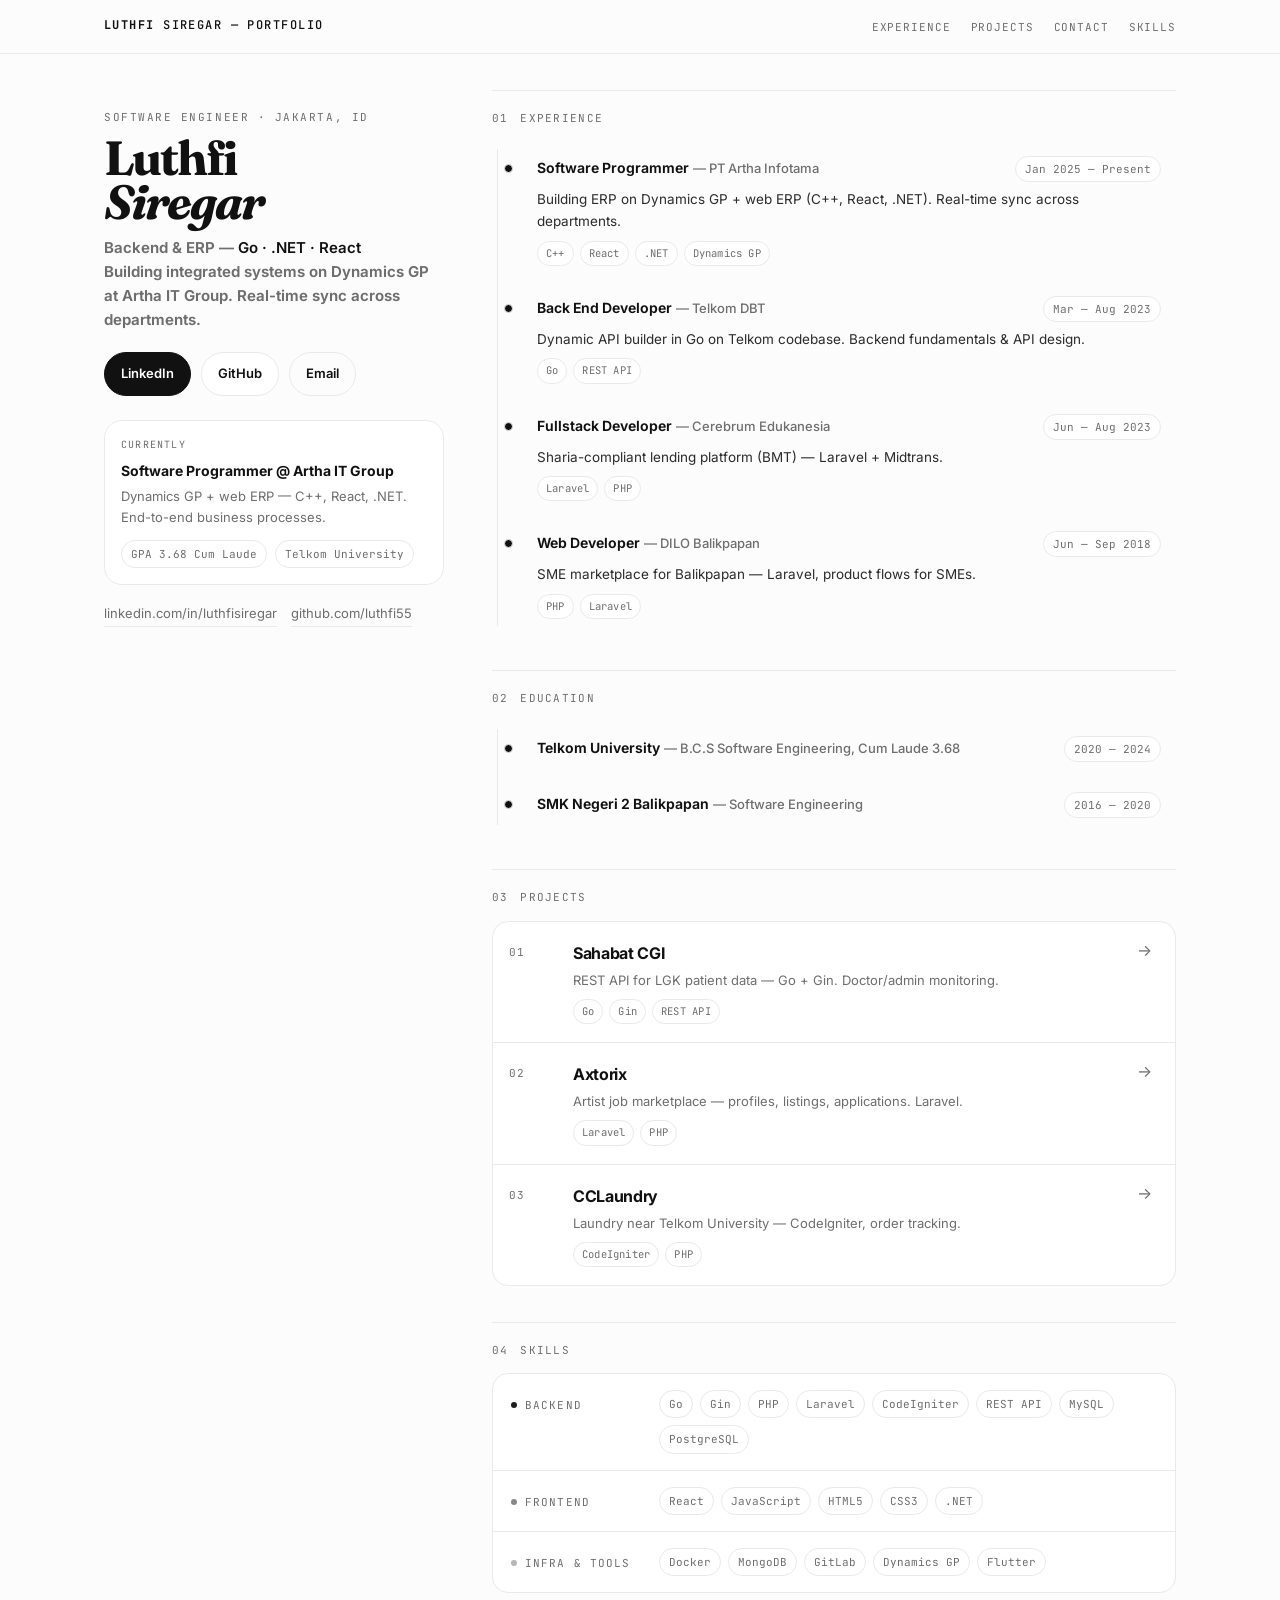
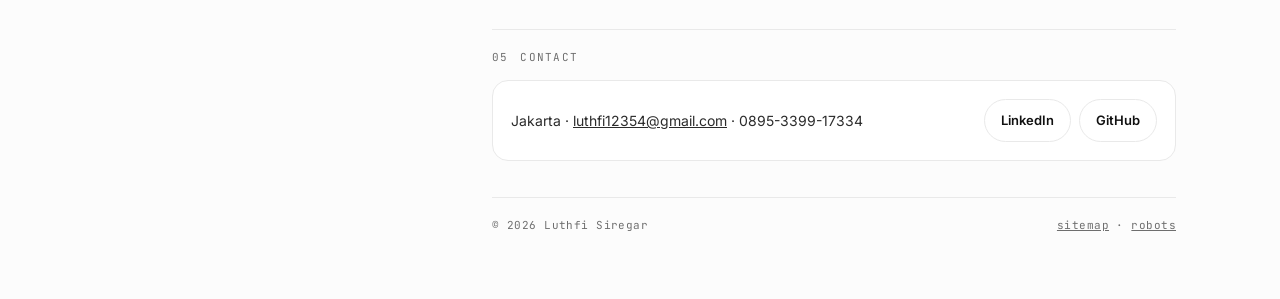
==== index.html @ cdd0de38 "feat: portfolio luthfisiregar.web.id" ====
<!doctype html>
<html lang="en">
<head>
<meta charset="utf-8">
<meta name="viewport" content="width=device-width,initial-scale=1">
<title>Luthfi Siregar — Software Engineer</title>
<meta name="description" content="Luthfi Siregar — Software Engineer based in Jakarta. Backend & Full-stack: Go, .NET, React, PHP/Laravel. ERP, Dynamics GP, REST API.">
<meta name="author" content="Luthfi Siregar">
<link rel="canonical" href="https://luthfisiregar.web.id/">
<meta property="og:title" content="Luthfi Siregar — Software Engineer">
<meta property="og:description" content="Software Engineer — Backend & Full-stack. Go, .NET, React, Dynamics GP. Jakarta, Indonesia.">
<meta property="og:type" content="website">
<meta property="og:url" content="https://luthfisiregar.web.id/">
<meta name="twitter:card" content="summary">
<link rel="icon" href="data:,">
<style>
  @import url('https://fonts.googleapis.com/css2?family=Fraunces:opsz,ital,wght@9..144,0,700;9..144,1,700&family=Inter:wght@400;500;600;700&family=JetBrains+Mono:wght@400;500&display=swap');
  :root{--bg:#fcfcfc;--fg:#111;--mut:#6e6e6e;--line:#e9e9e9;--card:#ffffff;--radius:18px}
  *{box-sizing:border-box;margin:0;padding:0}
  html{scroll-behavior:smooth}
  body{font:15px/1.65 Inter,system-ui,sans-serif;color:var(--fg);background:var(--bg);-webkit-font-smoothing:antialiased}
  a{color:inherit}
  .progress{position:fixed;top:0;left:0;height:3px;background:var(--fg);width:100%;transform:scaleX(0);transform-origin:left;z-index:9999}
  /* header */
  .topbar{position:sticky;top:0;z-index:10;background:color-mix(in srgb, var(--bg) 86%, transparent);backdrop-filter:blur(10px) saturate(1.15);border-bottom:1px solid var(--line)}
  .topbar-inner{max-width:1120px;margin:0 auto;padding:14px 24px;display:flex;justify-content:space-between;align-items:center}
  .brand{font-family:JetBrains Mono,monospace;font-size:12px;letter-spacing:.12em;text-transform:uppercase;font-weight:500}
  .brand b{font-weight:700}
  .nav a{font-family:JetBrains Mono,monospace;font-size:11px;letter-spacing:.08em;text-transform:uppercase;color:var(--mut);text-decoration:none;margin-left:20px}
  .nav a:hover{color:var(--fg)}
  .nav a.active{color:var(--fg);text-decoration:underline;text-underline-offset:4px}
  /* layout split */
  .wrap{max-width:1120px;margin:0 auto;padding:0 24px 64px;display:grid;grid-template-columns:340px 1fr;gap:48px;align-items:start}
  .left{position:sticky;top:72px;padding-top:36px}
  .eyebrow{font-family:JetBrains Mono,monospace;font-size:11px;letter-spacing:.14em;text-transform:uppercase;color:var(--mut)}
  .left h1{font-family:Fraunces,serif;font-size:48px;line-height:.92;letter-spacing:-.04em;font-weight:700;margin-top:10px}
  .left h1 i{font-weight:700;color:var(--fg)}
  .left .role{font-size:15px;color:var(--mut);margin-top:12px;line-height:1.6}
  .left .role strong{color:var(--fg);font-weight:600}
  .cta{margin-top:20px;display:flex;gap:10px;flex-wrap:wrap}
  .btn{font-family:Inter,sans-serif;display:inline-flex;align-items:center;gap:8px;border:1px solid var(--line);border-radius:999px;padding:10px 16px;font-size:13px;font-weight:600;text-decoration:none;background:var(--card)}
  .btn.primary{background:var(--fg);color:#fff;border-color:var(--fg)}
  .btn.ghost{background:transparent}
  .btn:hover{transform:translateY(-1px)}
  .btn,.card{transition:transform .18s ease, border-color .18s ease, box-shadow .18s ease, background .18s ease}
  .left-card{margin-top:24px;border:1px solid var(--line);border-radius:var(--radius);background:var(--card);padding:16px}
  .left-card .k{font-family:JetBrains Mono,monospace;font-size:10px;letter-spacing:.12em;text-transform:uppercase;color:var(--mut)}
  .left-card h3{font-size:14px;margin:6px 0 4px}
  .left-card p{font-size:13px;color:var(--mut);line-height:1.6}
  .left-meta{display:flex;gap:8px;flex-wrap:wrap;margin-top:12px}
  .pill{font-family:JetBrains Mono,monospace;font-size:11px;border:1px solid var(--line);border-radius:999px;padding:4px 9px;background:#fff;color:var(--mut)}
  .left-links{margin-top:18px;display:flex;gap:14px}
  .left-links a{font-size:13px;color:var(--mut);text-decoration:none;border-bottom:1px solid var(--line);padding-bottom:2px}
  .left-links a:hover{color:var(--fg);border-color:var(--fg)}
  /* right */
  .right{padding-top:36px;min-width:0}
  .section-head{scroll-margin-top:84px}
  .section-head{display:flex;align-items:baseline;gap:12px;margin:36px 0 14px;padding-top:18px;border-top:1px solid var(--line)}
  .section-head:first-child{margin-top:0}
  .snum{font-family:JetBrains Mono,monospace;font-size:11px;letter-spacing:.1em;color:var(--mut)}
  .stitle{font-family:JetBrains Mono,monospace;font-size:11px;letter-spacing:.12em;text-transform:uppercase;color:var(--mut)}
  /* timeline */
  .timeline{position:relative;padding-left:22px}
  .timeline::before{content:"";position:absolute;left:5px;top:8px;bottom:8px;width:1px;background:var(--line)}
  .titem{position:relative;padding:14px 14px;margin-left:8px;border:1px solid transparent;border-radius:14px;cursor:pointer;transition:background .2s ease, border-color .2s ease, transform .2s ease}
  .titem::before{content:"";position:absolute;left:-19px;top:22px;width:7px;height:7px;border-radius:50%;background:var(--fg);box-shadow:0 0 0 4px var(--bg);border:1px solid var(--line)}
  .titem:hover{background:var(--card);border-color:var(--line);transform:translateX(2px);box-shadow:0 8px 18px rgba(0,0,0,.04)}
  .row{display:flex;justify-content:space-between;gap:12px;align-items:baseline;flex-wrap:wrap}
  .role{font-weight:650;font-size:14px}
  .org{color:var(--mut);font-weight:500;font-size:13px}
  .when{font-family:JetBrains Mono,monospace;font-size:11px;color:var(--mut);white-space:nowrap;border:1px solid var(--line);border-radius:999px;padding:3px 9px;background:#fff}
  .desc{color:#2b2b2b;margin-top:6px;max-width:62ch;font-size:13.5px;line-height:1.65}
  .tags{margin-top:8px;display:flex;gap:6px;flex-wrap:wrap}
  .tag{font-family:JetBrains Mono,monospace;font-size:10.5px;letter-spacing:.02em;border:1px solid var(--line);border-radius:999px;padding:3px 8px;color:var(--mut);background:#fff}
  /* projects editorial */
  .plist{border:1px solid var(--line);border-radius:16px;overflow:hidden;background:var(--card)}
  .prow{display:grid;grid-template-columns:52px 1fr 22px;gap:12px;padding:18px 16px;align-items:start;cursor:pointer;border-bottom:1px solid var(--line)}
  .prow:last-child{border-bottom:none}
  .prow:hover{background:color-mix(in srgb, var(--line) 28%, transparent)}
  .pnum{font-family:JetBrains Mono,monospace;font-size:11px;color:var(--mut);letter-spacing:.08em;padding-top:3px}
  .pname{font-size:16px;font-weight:700;letter-spacing:-.02em}
  .pdesc{font-size:13px;color:var(--mut);margin-top:4px;line-height:1.6;max-width:56ch}
  .parrow{font-size:16px;color:var(--mut);padding-top:2px;transition:transform .18s ease;line-height:1}
  .prow:hover .parrow{transform:translateX(3px);color:var(--fg)}
  /* skills */
  .skills-card{border:1px solid var(--line);border-radius:16px;background:var(--card);overflow:hidden}
  .skill-row{display:grid;grid-template-columns:132px 1fr;gap:16px;padding:16px 18px;align-items:start}
  .skill-row + .skill-row{border-top:1px solid var(--line)}
  .skill-label{font-family:JetBrains Mono,monospace;font-size:11px;letter-spacing:.1em;text-transform:uppercase;color:var(--mut);display:flex;align-items:center;gap:8px;padding-top:6px;white-space:nowrap}
  .skill-label::before{content:"";width:6px;height:6px;border-radius:50%;background:var(--fg);opacity:.95;flex-shrink:0}
  .skill-row:nth-child(2) .skill-label::before{opacity:.5}
  .skill-row:nth-child(3) .skill-label::before{opacity:.3}
  .pill-wrap{display:flex;gap:7px;flex-wrap:wrap}
  .pill{transition:border-color .15s ease, transform .15s ease}
  .pill:hover{border-color:#c9c9c9;transform:translateY(-1px);color:var(--fg)}
  /* contact */
  .contact-card{border:1px solid var(--line);border-radius:16px;background:var(--card);padding:18px;display:flex;justify-content:space-between;gap:16px;flex-wrap:wrap;align-items:center}
  .contact-card p{font-size:14px;color:#2b2b2b}
  /* modal */
  .modal{position:fixed;inset:0;display:flex;align-items:center;justify-content:center;padding:20px;z-index:50;visibility:hidden;pointer-events:none}
  .modal.open{visibility:visible;pointer-events:auto}
  .modal-bg{position:absolute;inset:0;background:rgba(18,18,18,.42);backdrop-filter:blur(8px);opacity:0;transition:opacity .3s ease}
  .modal.open .modal-bg{opacity:1}
  .modal-card{position:relative;background:var(--card);border:1px solid var(--line);border-radius:20px;max-width:560px;width:100%;padding:22px;box-shadow:0 20px 40px rgba(0,0,0,.14);max-height:82vh;overflow:auto;opacity:0;transform:translateY(10px) scale(.97);transition:opacity .34s ease, transform .34s cubic-bezier(.22,.61,.36,1)}
  .modal.open .modal-card{opacity:1;transform:none}
  .modal-card h3{font-size:18px;letter-spacing:-.02em}
  .modal-card .mut{font-family:JetBrains Mono,monospace;font-size:11px;color:var(--mut);margin-top:4px;letter-spacing:.04em}
  .modal-card p{font-size:14px;line-height:1.65;color:#2b2b2b;margin-top:12px}
  .modal-close{position:absolute;top:12px;right:12px;border:1px solid var(--line);background:#fff;border-radius:999px;width:32px;height:32px;display:grid;place-items:center;cursor:pointer}
  footer{margin-top:36px;padding-top:18px;border-top:1px solid var(--line);color:var(--mut);font-family:JetBrains Mono,monospace;font-size:11px;display:flex;justify-content:space-between;gap:12px;flex-wrap:wrap;letter-spacing:.04em}
  @media(max-width:900px){.wrap{grid-template-columns:1fr;gap:0}.left{position:static}.left h1{font-size:40px}}
  @media(max-width:560px){.topbar-inner{padding:12px 16px}.wrap{padding:0 16px 48px}.left h1{font-size:34px}.skill-row{grid-template-columns:1fr;gap:10px}}
</style>
<script type="application/ld+json">
{"@context":"https://schema.org","@type":"Person","name":"Luthfi Siregar","url":"https://luthfisiregar.web.id/","jobTitle":"Software Engineer","address":{"@type":"PostalAddress","addressLocality":"Jakarta","addressCountry":"ID"},"sameAs":["https://id.linkedin.com/in/luthfisiregar","https://github.com/luthfi55"],"email":"mailto:luthfi12354@gmail.com"}
</script>
</head>
<body>
<div class="progress" id="progress"></div>
<div class="topbar"><div class="topbar-inner"><div class="brand"><b>Luthfi</b> Siregar — Portfolio</div><nav class="nav"><a href="#experience">Experience</a><a href="#projects">Projects</a><a href="#contact">Contact</a><a href="#skills">Skills</a></nav></div></div>
<div class="wrap">
  <aside class="left">
    <div class="eyebrow">Software Engineer · Jakarta, ID</div>
    <h1>Luthfi<br><i>Siregar</i></h1>
    <p class="role">Backend & ERP — <strong>Go · .NET · React</strong><br>Building integrated systems on Dynamics GP at Artha IT Group. Real-time sync across departments.</p>
    <div class="cta">
      <a class="btn primary" href="https://id.linkedin.com/in/luthfisiregar" target="_blank" rel="noopener">LinkedIn</a>
      <a class="btn" href="https://github.com/luthfi55" target="_blank" rel="noopener">GitHub</a>
      <a class="btn ghost" href="mailto:luthfi12354@gmail.com">Email</a>
    </div>
    <div class="left-card">
      <div class="k">Currently</div>
      <h3>Software Programmer @ Artha IT Group</h3>
      <p>Dynamics GP + web ERP — C++, React, .NET. End-to-end business processes.</p>
      <div class="left-meta"><span class="pill">GPA 3.68 Cum Laude</span><span class="pill">Telkom University</span></div>
    </div>
    <div class="left-links"><a href="https://id.linkedin.com/in/luthfisiregar" target="_blank" rel="noopener">linkedin.com/in/luthfisiregar</a><a href="https://github.com/luthfi55" target="_blank" rel="noopener">github.com/luthfi55</a></div>
  </aside>
  <main class="right">
    <div class="section-head" id="experience"><span class="snum">01</span><span class="stitle">Experience</span></div>
    <div class="timeline">
      <div class="titem" data-e="0"><div class="row"><div><span class="role">Software Programmer</span> <span class="org">— PT Artha Infotama</span></div><div class="when">Jan 2025 — Present</div></div><p class="desc">Building ERP on Dynamics GP + web ERP (C++, React, .NET). Real-time sync across departments.</p><div class="tags"><span class="tag">C++</span><span class="tag">React</span><span class="tag">.NET</span><span class="tag">Dynamics GP</span></div></div>
      <div class="titem" data-e="1"><div class="row"><div><span class="role">Back End Developer</span> <span class="org">— Telkom DBT</span></div><div class="when">Mar — Aug 2023</div></div><p class="desc">Dynamic API builder in Go on Telkom codebase. Backend fundamentals & API design.</p><div class="tags"><span class="tag">Go</span><span class="tag">REST API</span></div></div>
      <div class="titem" data-e="2"><div class="row"><div><span class="role">Fullstack Developer</span> <span class="org">— Cerebrum Edukanesia</span></div><div class="when">Jun — Aug 2023</div></div><p class="desc">Sharia-compliant lending platform (BMT) — Laravel + Midtrans.</p><div class="tags"><span class="tag">Laravel</span><span class="tag">PHP</span></div></div>
      <div class="titem" data-e="3"><div class="row"><div><span class="role">Web Developer</span> <span class="org">— DILO Balikpapan</span></div><div class="when">Jun — Sep 2018</div></div><p class="desc">SME marketplace for Balikpapan — Laravel, product flows for SMEs.</p><div class="tags"><span class="tag">PHP</span><span class="tag">Laravel</span></div></div>
    </div>
    <div class="section-head"><span class="snum">02</span><span class="stitle">Education</span></div>
    <div class="timeline">
      <div class="titem" style="cursor:default"><div class="row"><div><span class="role">Telkom University</span> <span class="org">— B.C.S Software Engineering, Cum Laude 3.68</span></div><div class="when">2020 — 2024</div></div></div>
      <div class="titem" style="cursor:default"><div class="row"><div><span class="role">SMK Negeri 2 Balikpapan</span> <span class="org">— Software Engineering</span></div><div class="when">2016 — 2020</div></div></div>
    </div>
    <div class="section-head" id="projects"><span class="snum">03</span><span class="stitle">Projects</span></div>
    <div class="plist">
      <div class="prow" data-p="0"><div class="pnum">01</div><div><div class="pname">Sahabat CGI</div><div class="pdesc">REST API for LGK patient data — Go + Gin. Doctor/admin monitoring.</div><div class="tags" style="margin-top:8px"><span class="tag">Go</span><span class="tag">Gin</span><span class="tag">REST API</span></div></div><div class="parrow">→</div></div>
      <div class="prow" data-p="1"><div class="pnum">02</div><div><div class="pname">Axtorix</div><div class="pdesc">Artist job marketplace — profiles, listings, applications. Laravel.</div><div class="tags" style="margin-top:8px"><span class="tag">Laravel</span><span class="tag">PHP</span></div></div><div class="parrow">→</div></div>
      <div class="prow" data-p="2"><div class="pnum">03</div><div><div class="pname">CCLaundry</div><div class="pdesc">Laundry near Telkom University — CodeIgniter, order tracking.</div><div class="tags" style="margin-top:8px"><span class="tag">CodeIgniter</span><span class="tag">PHP</span></div></div><div class="parrow">→</div></div>
    </div>
    <div class="section-head" id="skills"><span class="snum">04</span><span class="stitle">Skills</span></div>
    <div class="skills-card">
      <div class="skill-row"><div class="skill-label">Backend</div><div class="pill-wrap"><span class="pill">Go</span><span class="pill">Gin</span><span class="pill">PHP</span><span class="pill">Laravel</span><span class="pill">CodeIgniter</span><span class="pill">REST API</span><span class="pill">MySQL</span><span class="pill">PostgreSQL</span></div></div>
      <div class="skill-row"><div class="skill-label">Frontend</div><div class="pill-wrap"><span class="pill">React</span><span class="pill">JavaScript</span><span class="pill">HTML5</span><span class="pill">CSS3</span><span class="pill">.NET</span></div></div>
      <div class="skill-row"><div class="skill-label">Infra & Tools</div><div class="pill-wrap"><span class="pill">Docker</span><span class="pill">MongoDB</span><span class="pill">GitLab</span><span class="pill">Dynamics GP</span><span class="pill">Flutter</span></div></div>
    </div>
    <div class="section-head"><span class="snum">05</span><span class="stitle">Contact</span></div>
    <div class="contact-card" id="contact"><p>Jakarta · <a href="mailto:luthfi12354@gmail.com">luthfi12354@gmail.com</a> · 0895-3399-17334</p><div style="display:flex;gap:8px;flex-wrap:wrap"><a class="btn" href="https://id.linkedin.com/in/luthfisiregar" target="_blank" rel="noopener">LinkedIn</a><a class="btn" href="https://github.com/luthfi55" target="_blank" rel="noopener">GitHub</a></div></div>
    <footer><span>© 2026 Luthfi Siregar</span><span><a href="/sitemap.xml">sitemap</a> · <a href="/robots.txt">robots</a></span></footer>
  </main>
</div>
<div class="modal" id="modal" aria-hidden="true"><div class="modal-bg" id="modalBg"></div><div class="modal-card"><button class="modal-close" id="modalClose" aria-label="Close">×</button><h3 id="mTitle"></h3><div class="mut" id="mMeta"></div><p id="mDesc"></p><div class="tags" id="mTags" style="margin-top:12px"></div></div></div>
<script>
const projects=[
  {title:"Sahabat CGI",meta:"Feb 2024 — Sep 2024 · Backend · Go + Gin",desc:"Backend REST API for the Sahabat CGI community to manage LGK cancer patient data. Designed for doctors and admins to monitor patient progress. Structured data entry, auth, and REST endpoints for the mobile app. Built as final university project.",tags:["Go","Gin","REST API","MySQL"]},
  {title:"Axtorix",meta:"Sep 2023 — Dec 2023 · Web · Laravel",desc:"Artist job marketplace — profiles, job search, and applications. Dedicated space for creatives to connect with employers. User-friendly interface and backend for listings and employer–artist interactions.",tags:["Laravel","PHP","MySQL"]},
  {title:"CCLaundry",meta:"Jun 2022 — Dec 2022 · Web · CodeIgniter",desc:"Laundry service website around Telkom University. Order tracking for ongoing laundry, built with CodeIgniter and designed for daily operations.",tags:["CodeIgniter","PHP","MySQL"]},
];
const experiences=[
  {title:"Software Programmer — PT Artha Infotama",meta:"Jan 2025 — Present · Jakarta · Artha IT Group",desc:"Building ERP on Dynamics GP + web ERP (C++, React, .NET). Real-time sync across departments, business process automation, and seamless data flow for enterprise operations.",tags:["C++","React",".NET","Dynamics GP","JavaScript"]},
  {title:"Back End Developer — Telkom DBT",meta:"Mar 2023 — Aug 2023 · Bandung",desc:"Built a dynamic API builder in Go on top of Telkom's internal codebase. Intensive backend fundamentals, API design, and collaboration in a teaching-factory environment.",tags:["Go","REST API"]},
  {title:"Fullstack Developer — Cerebrum Edukanesia",meta:"Jun 2023 — Aug 2023 · Bandung",desc:"Built a sharia-compliant lending platform (BMT) with Laravel and Midtrans. Transaction management aligned with Islamic finance principles.",tags:["PHP","Laravel","MySQL","Midtrans"]},
  {title:"Web Developer — DILO Balikpapan",meta:"Jun 2018 — Sep 2018",desc:"Built an SME marketplace for Balikpapan — Laravel backend, frontend design, and product flows for SMEs.",tags:["PHP","Laravel"]},
];
const modal=document.getElementById('modal'),mTitle=document.getElementById('mTitle'),mMeta=document.getElementById('mMeta'),mDesc=document.getElementById('mDesc'),mTags=document.getElementById('mTags');
function showModal(d){mTitle.textContent=d.title;mMeta.textContent=d.meta;mDesc.textContent=d.desc;mTags.innerHTML=d.tags.map(t=>`<span class="tag">${t}</span>`).join('');modal.classList.add('open');modal.setAttribute('aria-hidden','false');document.body.style.overflow='hidden'}
function openModal(i){showModal(projects[i])}
function openExp(i){showModal(experiences[i])}
function closeModal(){modal.classList.remove('open');modal.setAttribute('aria-hidden','true');document.body.style.overflow=''}
document.querySelectorAll('.prow').forEach(r=>r.addEventListener('click',()=>openModal(r.dataset.p)));
document.querySelectorAll('.titem[data-e]').forEach(r=>r.addEventListener('click',()=>openExp(r.dataset.e)));
document.getElementById('modalBg').addEventListener('click',closeModal);
document.getElementById('modalClose').addEventListener('click',closeModal);
addEventListener('keydown',e=>{if(e.key==='Escape')closeModal()});
const bar=document.getElementById('progress');
const onScroll=()=>{const h=document.documentElement;const p=(h.scrollTop)/(h.scrollHeight-h.clientHeight||1);bar.style.transform=`scaleX(${p})`};
addEventListener('scroll',onScroll,{passive:true});onScroll();
</script>
</body>
</html>
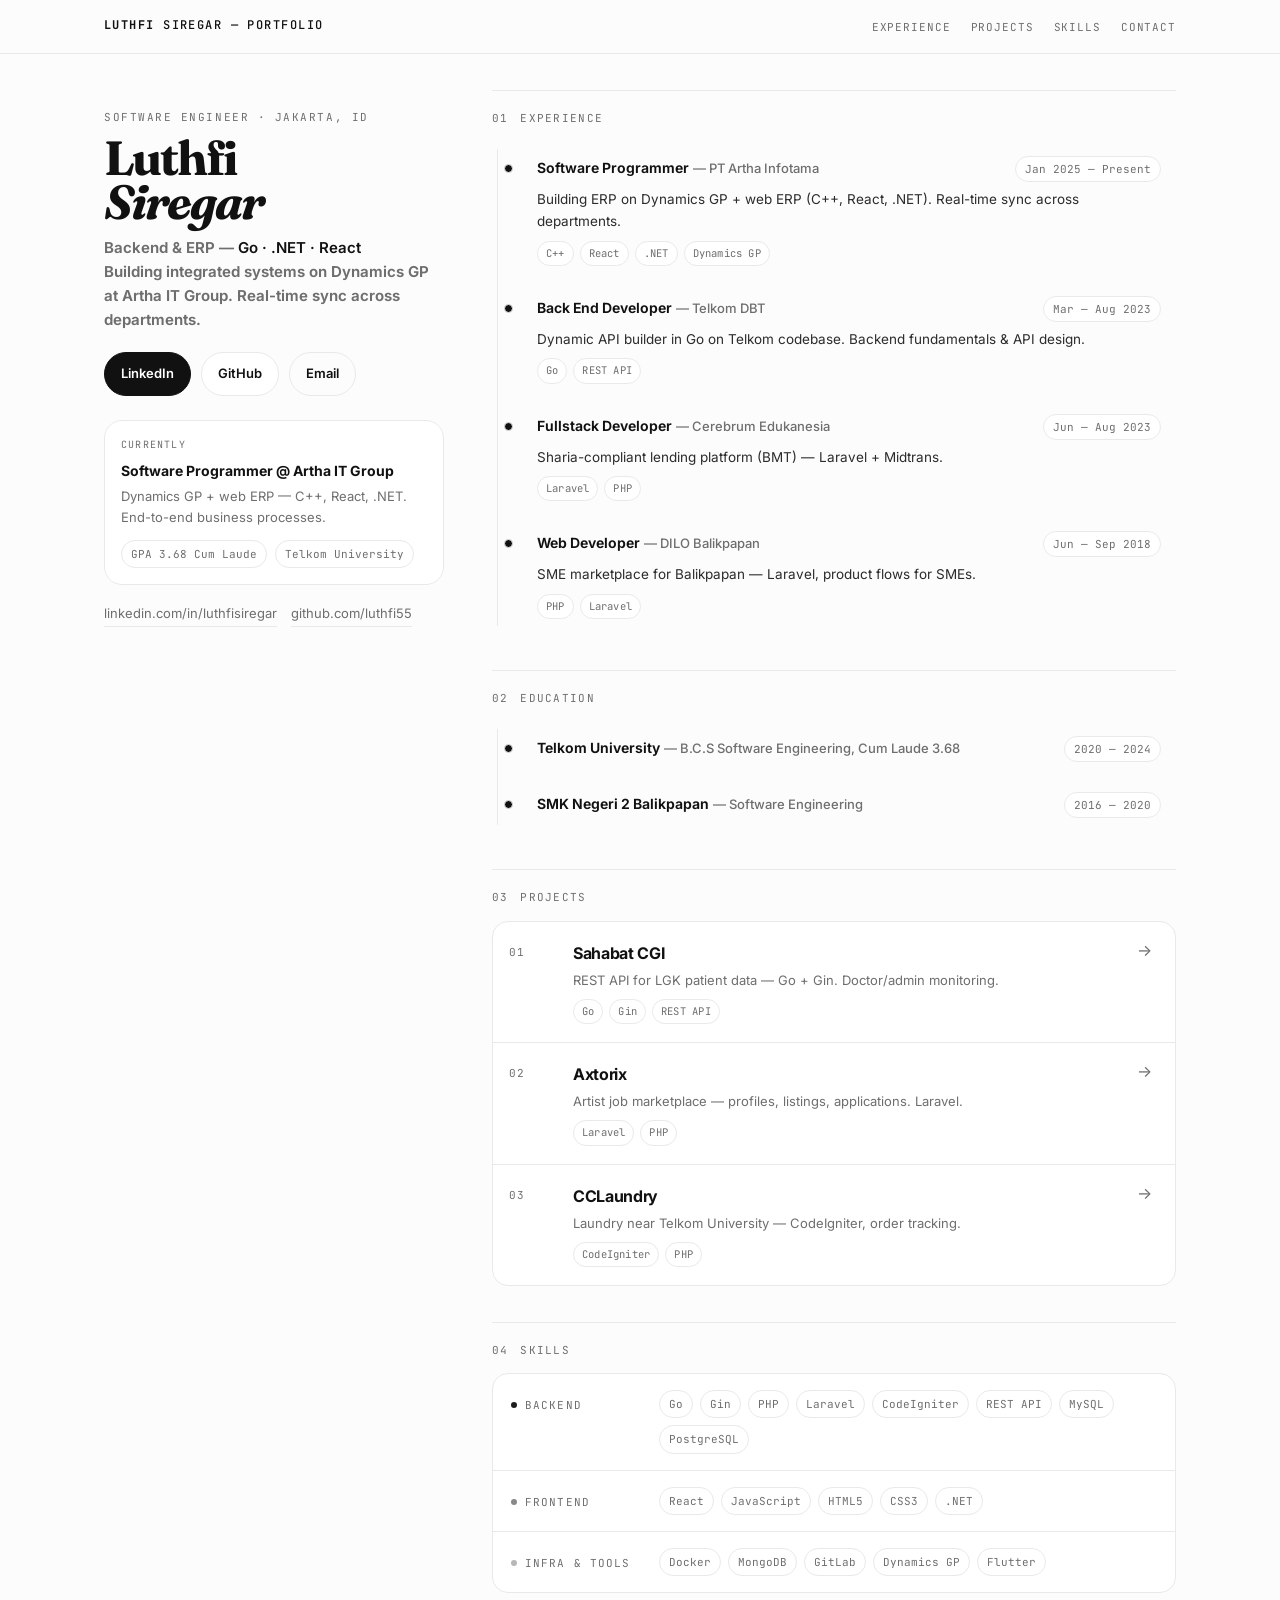
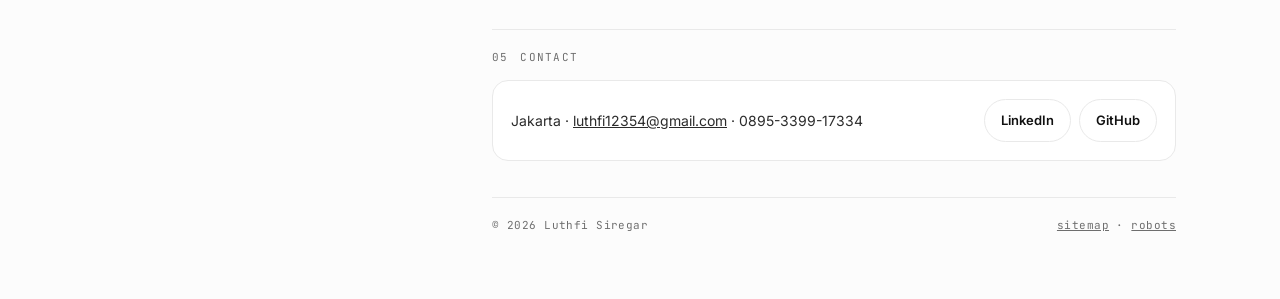
==== commit ddc8d8e7: "fix: swap skills and contact in navbar" ====
--- a/index.html
+++ b/index.html
@@ -6,11 +6,12 @@
 <title>Luthfi Siregar — Software Engineer</title>
 <meta name="description" content="Luthfi Siregar — Software Engineer based in Jakarta. Backend & Full-stack: Go, .NET, React, PHP/Laravel. ERP, Dynamics GP, REST API.">
 <meta name="author" content="Luthfi Siregar">
-<link rel="canonical" href="https://luthfisiregar.web.id/">
+<meta name="google-site-verification" content="FlG1HTMdabONiJ1Xdwsh8hRwJur04IM24gIuMPED4pI" />
+<link rel="canonical" href="https://luthfi55.github.io/luthfisiregar.web.id/">
 <meta property="og:title" content="Luthfi Siregar — Software Engineer">
 <meta property="og:description" content="Software Engineer — Backend & Full-stack. Go, .NET, React, Dynamics GP. Jakarta, Indonesia.">
 <meta property="og:type" content="website">
-<meta property="og:url" content="https://luthfisiregar.web.id/">
+<meta property="og:url" content="https://luthfi55.github.io/luthfisiregar.web.id/">
 <meta name="twitter:card" content="summary">
 <link rel="icon" href="data:,">
 <style>
@@ -108,16 +109,40 @@
   .modal-card p{font-size:14px;line-height:1.65;color:#2b2b2b;margin-top:12px}
   .modal-close{position:absolute;top:12px;right:12px;border:1px solid var(--line);background:#fff;border-radius:999px;width:32px;height:32px;display:grid;place-items:center;cursor:pointer}
   footer{margin-top:36px;padding-top:18px;border-top:1px solid var(--line);color:var(--mut);font-family:JetBrains Mono,monospace;font-size:11px;display:flex;justify-content:space-between;gap:12px;flex-wrap:wrap;letter-spacing:.04em}
-  @media(max-width:900px){.wrap{grid-template-columns:1fr;gap:0}.left{position:static}.left h1{font-size:40px}}
-  @media(max-width:560px){.topbar-inner{padding:12px 16px}.wrap{padding:0 16px 48px}.left h1{font-size:34px}.skill-row{grid-template-columns:1fr;gap:10px}}
+  @media(max-width:900px){.wrap{grid-template-columns:1fr;gap:0}.left{position:static;padding-top:24px}.right{padding-top:16px}.left h1{font-size:40px}}
+  @media(max-width:640px){
+    .topbar-inner{padding:12px 16px;flex-wrap:wrap;gap:10px}
+    .brand{font-size:11px}
+    .nav{display:flex;flex-wrap:wrap;gap:10px 16px}
+    .nav a{margin-left:0;font-size:11px}
+    .wrap{padding:0 16px 48px}
+    .left h1{font-size:34px}
+    .titem{margin-left:4px;padding:12px}
+    .timeline{padding-left:16px}
+    .timeline::before{left:3px}
+    .titem::before{left:-15px}
+    .prow{grid-template-columns:36px 1fr 18px;padding:14px 12px;gap:10px}
+    .pname{font-size:15px}
+    .contact-card{flex-direction:column;align-items:flex-start}
+    .modal{padding:12px}
+    .modal-card{padding:18px;border-radius:16px}
+  }
+  @media(max-width:400px){
+    .left h1{font-size:30px}
+    .cta{flex-direction:column;align-items:stretch}
+    .cta .btn{justify-content:center}
+    .prow{grid-template-columns:1fr 18px}
+    .pnum{display:none}
+    .skill-row{grid-template-columns:1fr;gap:10px}
+  }
 </style>
 <script type="application/ld+json">
-{"@context":"https://schema.org","@type":"Person","name":"Luthfi Siregar","url":"https://luthfisiregar.web.id/","jobTitle":"Software Engineer","address":{"@type":"PostalAddress","addressLocality":"Jakarta","addressCountry":"ID"},"sameAs":["https://id.linkedin.com/in/luthfisiregar","https://github.com/luthfi55"],"email":"mailto:luthfi12354@gmail.com"}
+{"@context":"https://schema.org","@type":"Person","name":"Luthfi Siregar","url":"https://luthfi55.github.io/luthfisiregar.web.id/","jobTitle":"Software Engineer","address":{"@type":"PostalAddress","addressLocality":"Jakarta","addressCountry":"ID"},"sameAs":["https://id.linkedin.com/in/luthfisiregar","https://github.com/luthfi55"],"email":"mailto:luthfi12354@gmail.com"}
 </script>
 </head>
 <body>
 <div class="progress" id="progress"></div>
-<div class="topbar"><div class="topbar-inner"><div class="brand"><b>Luthfi</b> Siregar — Portfolio</div><nav class="nav"><a href="#experience">Experience</a><a href="#projects">Projects</a><a href="#contact">Contact</a><a href="#skills">Skills</a></nav></div></div>
+<div class="topbar"><div class="topbar-inner"><div class="brand"><b>Luthfi</b> Siregar — Portfolio</div><nav class="nav"><a href="#experience">Experience</a><a href="#projects">Projects</a><a href="#skills">Skills</a><a href="#contact">Contact</a></nav></div></div>
 <div class="wrap">
   <aside class="left">
     <div class="eyebrow">Software Engineer · Jakarta, ID</div>
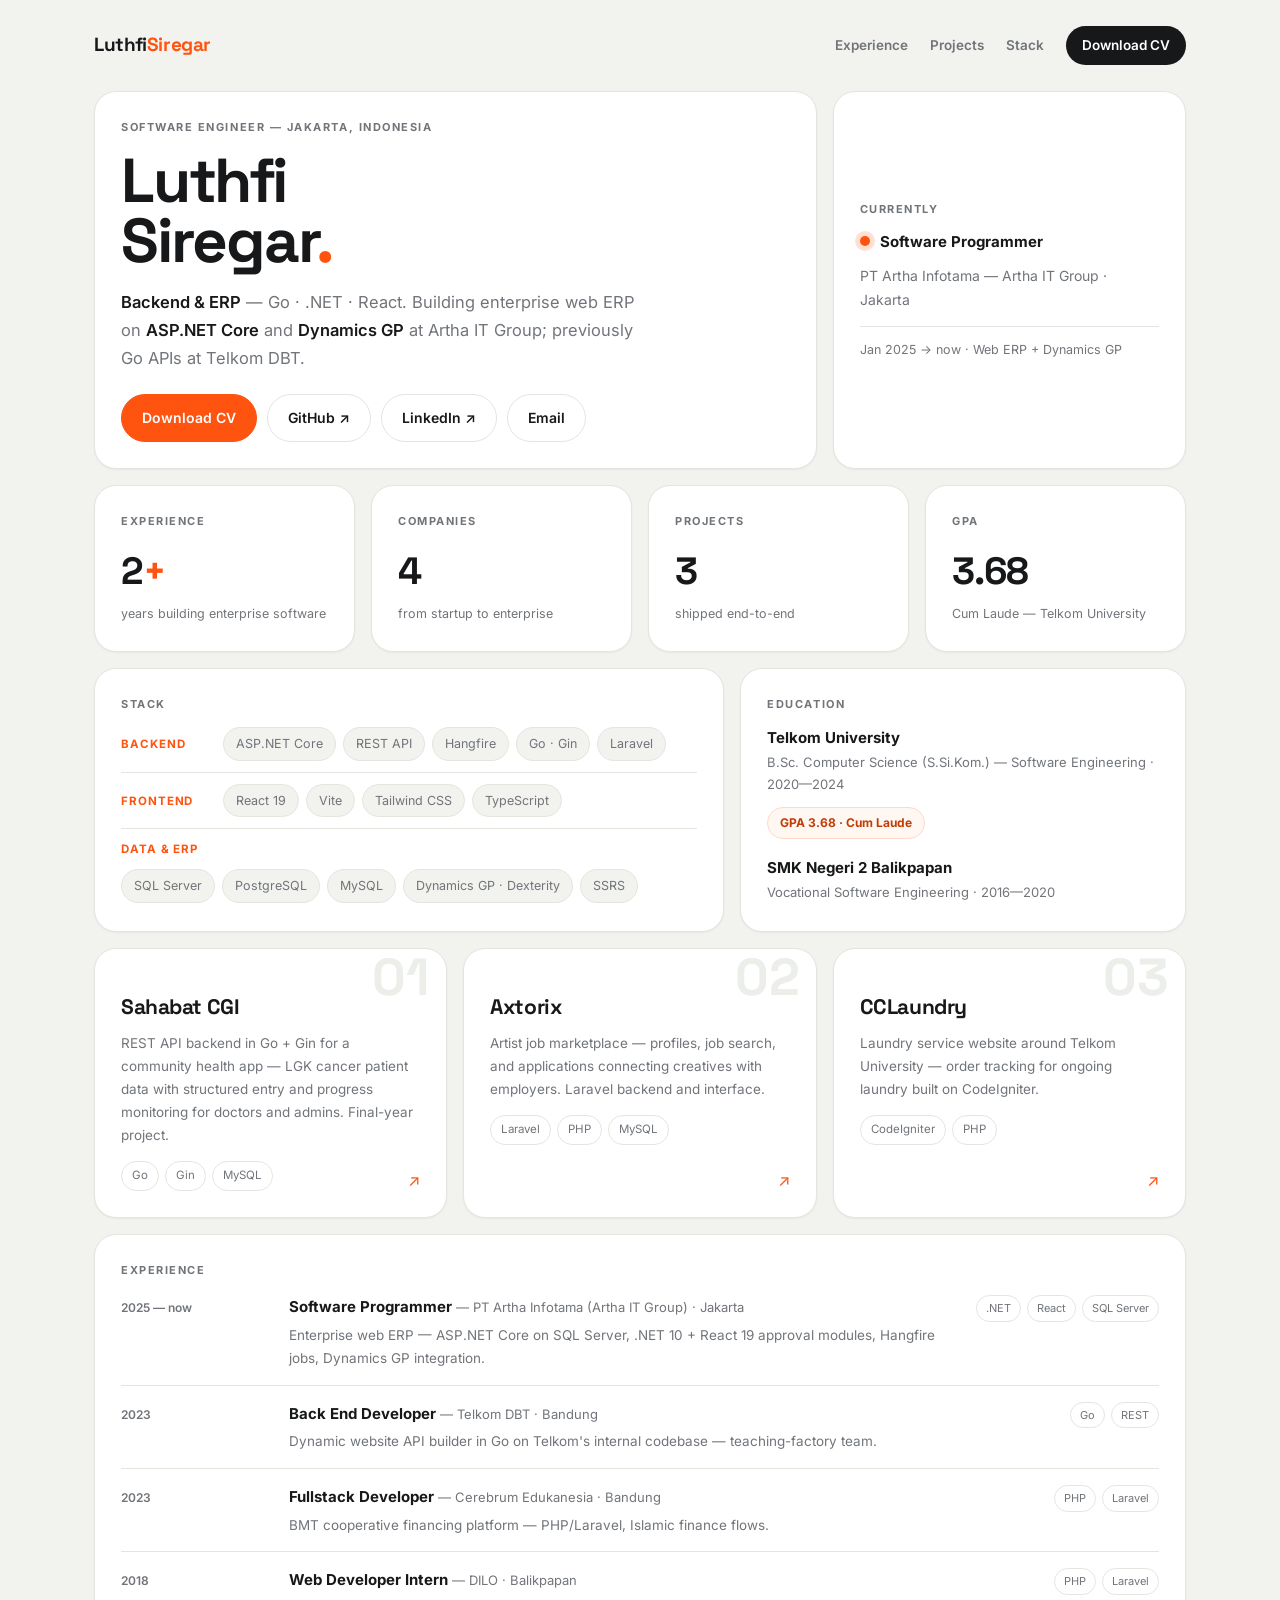
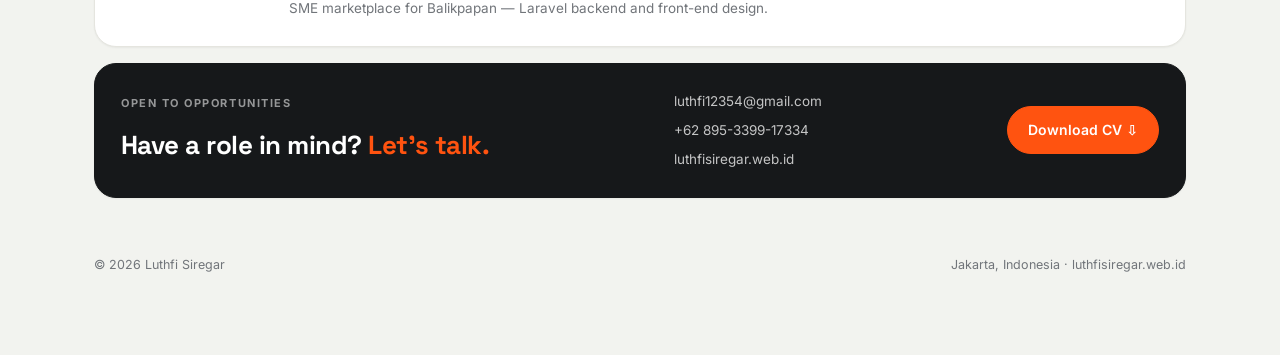
==== commit 1792e390: "Redesign homepage (bento grid) + fix 12-digit phone everywhere - index.html: new bento design (Space" ====
--- a/index.html
+++ b/index.html
@@ -7,216 +7,175 @@
 <meta name="description" content="Luthfi Siregar — Software Engineer based in Jakarta. Backend & Full-stack: Go, .NET, React, PHP/Laravel. ERP, Dynamics GP, REST API.">
 <meta name="author" content="Luthfi Siregar">
 <meta name="google-site-verification" content="FlG1HTMdabONiJ1Xdwsh8hRwJur04IM24gIuMPED4pI" />
-<link rel="canonical" href="https://luthfi55.github.io/luthfisiregar.web.id/">
+<link rel="canonical" href="https://luthfisiregar.web.id/">
 <meta property="og:title" content="Luthfi Siregar — Software Engineer">
 <meta property="og:description" content="Software Engineer — Backend & Full-stack. Go, .NET, React, Dynamics GP. Jakarta, Indonesia.">
 <meta property="og:type" content="website">
-<meta property="og:url" content="https://luthfi55.github.io/luthfisiregar.web.id/">
+<meta property="og:url" content="https://luthfisiregar.web.id/">
+<meta property="og:site_name" content="Luthfi Siregar">
 <meta name="twitter:card" content="summary">
-<link rel="icon" href="data:,">
+<link rel="icon" href="/favicon.svg" type="image/svg+xml">
+<link rel="preconnect" href="https://fonts.googleapis.com">
+<link rel="preconnect" href="https://fonts.gstatic.com" crossorigin>
+<link href="https://fonts.googleapis.com/css2?family=Space+Grotesk:wght@500;700&family=Inter:wght@400;500;600;700&display=swap" rel="stylesheet">
 <style>
-  @import url('https://fonts.googleapis.com/css2?family=Fraunces:opsz,ital,wght@9..144,0,700;9..144,1,700&family=Inter:wght@400;500;600;700&family=JetBrains+Mono:wght@400;500&display=swap');
-  :root{--bg:#fcfcfc;--fg:#111;--mut:#6e6e6e;--line:#e9e9e9;--card:#ffffff;--radius:18px}
-  *{box-sizing:border-box;margin:0;padding:0}
-  html{scroll-behavior:smooth}
-  body{font:15px/1.65 Inter,system-ui,sans-serif;color:var(--fg);background:var(--bg);-webkit-font-smoothing:antialiased}
-  a{color:inherit}
-  .progress{position:fixed;top:0;left:0;height:3px;background:var(--fg);width:100%;transform:scaleX(0);transform-origin:left;z-index:9999}
-  /* header */
-  .topbar{position:sticky;top:0;z-index:10;background:color-mix(in srgb, var(--bg) 86%, transparent);backdrop-filter:blur(10px) saturate(1.15);border-bottom:1px solid var(--line)}
-  .topbar-inner{max-width:1120px;margin:0 auto;padding:14px 24px;display:flex;justify-content:space-between;align-items:center}
-  .brand{font-family:JetBrains Mono,monospace;font-size:12px;letter-spacing:.12em;text-transform:uppercase;font-weight:500}
-  .brand b{font-weight:700}
-  .nav a{font-family:JetBrains Mono,monospace;font-size:11px;letter-spacing:.08em;text-transform:uppercase;color:var(--mut);text-decoration:none;margin-left:20px}
-  .nav a:hover{color:var(--fg)}
-  .nav a.active{color:var(--fg);text-decoration:underline;text-underline-offset:4px}
-  /* layout split */
-  .wrap{max-width:1120px;margin:0 auto;padding:0 24px 64px;display:grid;grid-template-columns:340px 1fr;gap:48px;align-items:start}
-  .left{position:sticky;top:72px;padding-top:36px}
-  .eyebrow{font-family:JetBrains Mono,monospace;font-size:11px;letter-spacing:.14em;text-transform:uppercase;color:var(--mut)}
-  .left h1{font-family:Fraunces,serif;font-size:48px;line-height:.92;letter-spacing:-.04em;font-weight:700;margin-top:10px}
-  .left h1 i{font-weight:700;color:var(--fg)}
-  .left .role{font-size:15px;color:var(--mut);margin-top:12px;line-height:1.6}
-  .left .role strong{color:var(--fg);font-weight:600}
-  .cta{margin-top:20px;display:flex;gap:10px;flex-wrap:wrap}
-  .btn{font-family:Inter,sans-serif;display:inline-flex;align-items:center;gap:8px;border:1px solid var(--line);border-radius:999px;padding:10px 16px;font-size:13px;font-weight:600;text-decoration:none;background:var(--card)}
-  .btn.primary{background:var(--fg);color:#fff;border-color:var(--fg)}
-  .btn.ghost{background:transparent}
-  .btn:hover{transform:translateY(-1px)}
-  .btn,.card{transition:transform .18s ease, border-color .18s ease, box-shadow .18s ease, background .18s ease}
-  .left-card{margin-top:24px;border:1px solid var(--line);border-radius:var(--radius);background:var(--card);padding:16px}
-  .left-card .k{font-family:JetBrains Mono,monospace;font-size:10px;letter-spacing:.12em;text-transform:uppercase;color:var(--mut)}
-  .left-card h3{font-size:14px;margin:6px 0 4px}
-  .left-card p{font-size:13px;color:var(--mut);line-height:1.6}
-  .left-meta{display:flex;gap:8px;flex-wrap:wrap;margin-top:12px}
-  .pill{font-family:JetBrains Mono,monospace;font-size:11px;border:1px solid var(--line);border-radius:999px;padding:4px 9px;background:#fff;color:var(--mut)}
-  .left-links{margin-top:18px;display:flex;gap:14px}
-  .left-links a{font-size:13px;color:var(--mut);text-decoration:none;border-bottom:1px solid var(--line);padding-bottom:2px}
-  .left-links a:hover{color:var(--fg);border-color:var(--fg)}
-  /* right */
-  .right{padding-top:36px;min-width:0}
-  .section-head{scroll-margin-top:84px}
-  .section-head{display:flex;align-items:baseline;gap:12px;margin:36px 0 14px;padding-top:18px;border-top:1px solid var(--line)}
-  .section-head:first-child{margin-top:0}
-  .snum{font-family:JetBrains Mono,monospace;font-size:11px;letter-spacing:.1em;color:var(--mut)}
-  .stitle{font-family:JetBrains Mono,monospace;font-size:11px;letter-spacing:.12em;text-transform:uppercase;color:var(--mut)}
-  /* timeline */
-  .timeline{position:relative;padding-left:22px}
-  .timeline::before{content:"";position:absolute;left:5px;top:8px;bottom:8px;width:1px;background:var(--line)}
-  .titem{position:relative;padding:14px 14px;margin-left:8px;border:1px solid transparent;border-radius:14px;cursor:pointer;transition:background .2s ease, border-color .2s ease, transform .2s ease}
-  .titem::before{content:"";position:absolute;left:-19px;top:22px;width:7px;height:7px;border-radius:50%;background:var(--fg);box-shadow:0 0 0 4px var(--bg);border:1px solid var(--line)}
-  .titem:hover{background:var(--card);border-color:var(--line);transform:translateX(2px);box-shadow:0 8px 18px rgba(0,0,0,.04)}
-  .row{display:flex;justify-content:space-between;gap:12px;align-items:baseline;flex-wrap:wrap}
-  .role{font-weight:650;font-size:14px}
-  .org{color:var(--mut);font-weight:500;font-size:13px}
-  .when{font-family:JetBrains Mono,monospace;font-size:11px;color:var(--mut);white-space:nowrap;border:1px solid var(--line);border-radius:999px;padding:3px 9px;background:#fff}
-  .desc{color:#2b2b2b;margin-top:6px;max-width:62ch;font-size:13.5px;line-height:1.65}
-  .tags{margin-top:8px;display:flex;gap:6px;flex-wrap:wrap}
-  .tag{font-family:JetBrains Mono,monospace;font-size:10.5px;letter-spacing:.02em;border:1px solid var(--line);border-radius:999px;padding:3px 8px;color:var(--mut);background:#fff}
-  /* projects editorial */
-  .plist{border:1px solid var(--line);border-radius:16px;overflow:hidden;background:var(--card)}
-  .prow{display:grid;grid-template-columns:52px 1fr 22px;gap:12px;padding:18px 16px;align-items:start;cursor:pointer;border-bottom:1px solid var(--line)}
-  .prow:last-child{border-bottom:none}
-  .prow:hover{background:color-mix(in srgb, var(--line) 28%, transparent)}
-  .pnum{font-family:JetBrains Mono,monospace;font-size:11px;color:var(--mut);letter-spacing:.08em;padding-top:3px}
-  .pname{font-size:16px;font-weight:700;letter-spacing:-.02em}
-  .pdesc{font-size:13px;color:var(--mut);margin-top:4px;line-height:1.6;max-width:56ch}
-  .parrow{font-size:16px;color:var(--mut);padding-top:2px;transition:transform .18s ease;line-height:1}
-  .prow:hover .parrow{transform:translateX(3px);color:var(--fg)}
-  /* skills */
-  .skills-card{border:1px solid var(--line);border-radius:16px;background:var(--card);overflow:hidden}
-  .skill-row{display:grid;grid-template-columns:132px 1fr;gap:16px;padding:16px 18px;align-items:start}
-  .skill-row + .skill-row{border-top:1px solid var(--line)}
-  .skill-label{font-family:JetBrains Mono,monospace;font-size:11px;letter-spacing:.1em;text-transform:uppercase;color:var(--mut);display:flex;align-items:center;gap:8px;padding-top:6px;white-space:nowrap}
-  .skill-label::before{content:"";width:6px;height:6px;border-radius:50%;background:var(--fg);opacity:.95;flex-shrink:0}
-  .skill-row:nth-child(2) .skill-label::before{opacity:.5}
-  .skill-row:nth-child(3) .skill-label::before{opacity:.3}
-  .pill-wrap{display:flex;gap:7px;flex-wrap:wrap}
-  .pill{transition:border-color .15s ease, transform .15s ease}
-  .pill:hover{border-color:#c9c9c9;transform:translateY(-1px);color:var(--fg)}
-  /* contact */
-  .contact-card{border:1px solid var(--line);border-radius:16px;background:var(--card);padding:18px;display:flex;justify-content:space-between;gap:16px;flex-wrap:wrap;align-items:center}
-  .contact-card p{font-size:14px;color:#2b2b2b}
-  /* modal */
-  .modal{position:fixed;inset:0;display:flex;align-items:center;justify-content:center;padding:20px;z-index:50;visibility:hidden;pointer-events:none}
-  .modal.open{visibility:visible;pointer-events:auto}
-  .modal-bg{position:absolute;inset:0;background:rgba(18,18,18,.42);backdrop-filter:blur(8px);opacity:0;transition:opacity .3s ease}
-  .modal.open .modal-bg{opacity:1}
-  .modal-card{position:relative;background:var(--card);border:1px solid var(--line);border-radius:20px;max-width:560px;width:100%;padding:22px;box-shadow:0 20px 40px rgba(0,0,0,.14);max-height:82vh;overflow:auto;opacity:0;transform:translateY(10px) scale(.97);transition:opacity .34s ease, transform .34s cubic-bezier(.22,.61,.36,1)}
-  .modal.open .modal-card{opacity:1;transform:none}
-  .modal-card h3{font-size:18px;letter-spacing:-.02em}
-  .modal-card .mut{font-family:JetBrains Mono,monospace;font-size:11px;color:var(--mut);margin-top:4px;letter-spacing:.04em}
-  .modal-card p{font-size:14px;line-height:1.65;color:#2b2b2b;margin-top:12px}
-  .modal-close{position:absolute;top:12px;right:12px;border:1px solid var(--line);background:#fff;border-radius:999px;width:32px;height:32px;display:grid;place-items:center;cursor:pointer}
-  footer{margin-top:36px;padding-top:18px;border-top:1px solid var(--line);color:var(--mut);font-family:JetBrains Mono,monospace;font-size:11px;display:flex;justify-content:space-between;gap:12px;flex-wrap:wrap;letter-spacing:.04em}
-  @media(max-width:900px){.wrap{grid-template-columns:1fr;gap:0}.left{position:static;padding-top:24px}.right{padding-top:16px}.left h1{font-size:40px}}
-  @media(max-width:640px){
-    .topbar-inner{padding:12px 16px;flex-wrap:wrap;gap:10px}
-    .brand{font-size:11px}
-    .nav{display:flex;flex-wrap:wrap;gap:10px 16px}
-    .nav a{margin-left:0;font-size:11px}
-    .wrap{padding:0 16px 48px}
-    .left h1{font-size:34px}
-    .titem{margin-left:4px;padding:12px}
-    .timeline{padding-left:16px}
-    .timeline::before{left:3px}
-    .titem::before{left:-15px}
-    .prow{grid-template-columns:36px 1fr 18px;padding:14px 12px;gap:10px}
-    .pname{font-size:15px}
-    .contact-card{flex-direction:column;align-items:flex-start}
-    .modal{padding:12px}
-    .modal-card{padding:18px;border-radius:16px}
-  }
-  @media(max-width:400px){
-    .left h1{font-size:30px}
-    .cta{flex-direction:column;align-items:stretch}
-    .cta .btn{justify-content:center}
-    .prow{grid-template-columns:1fr 18px}
-    .pnum{display:none}
-    .skill-row{grid-template-columns:1fr;gap:10px}
-  }
+:root{--bg:#f2f3ef;--card:#ffffff;--ink:#16181a;--mut:#71757a;--line:#e5e5df;--acc:#ff5310;--shadow:0 1px 2px rgba(20,20,20,.05)}
+*{box-sizing:border-box;margin:0;padding:0}
+::selection{background:rgba(255,83,16,.18)}
+a{color:inherit;text-decoration:none}
+body{background:var(--bg);color:var(--ink);font:15px/1.7 Inter,system-ui,sans-serif;-webkit-font-smoothing:antialiased}
+.wrap{max-width:1140px;margin:0 auto;padding:0 24px 80px}
+header{display:flex;justify-content:space-between;align-items:center;padding:26px 0}
+.logo{font-family:"Space Grotesk",sans-serif;font-weight:700;font-size:19px;letter-spacing:-.02em}
+.logo span{color:var(--acc)}
+nav{display:flex;gap:22px;align-items:center;font-size:13.5px;font-weight:600;color:var(--mut)}
+nav a:hover{color:var(--ink)}
+nav .cvbtn{background:var(--ink);color:#fff;border-radius:999px;padding:8px 16px}
+.grid{display:grid;grid-template-columns:repeat(12,1fr);gap:16px}
+.tile{background:var(--card);border:1px solid var(--line);border-radius:22px;padding:26px;box-shadow:var(--shadow);transition:transform .2s ease,box-shadow .2s ease,border-color .2s ease}
+.tile:hover{transform:translateY(-3px);box-shadow:0 14px 34px rgba(20,20,20,.10)}
+.lab{font-size:11px;font-weight:700;letter-spacing:.14em;text-transform:uppercase;color:var(--mut)}
+.hero{grid-column:span 8;display:flex;flex-direction:column;justify-content:flex-end;min-height:290px}
+.hero h1{font-family:"Space Grotesk",sans-serif;font-size:62px;line-height:.98;font-weight:700;letter-spacing:-.035em;margin:14px 0 16px}
+.hero h1 em{font-style:normal;color:var(--acc)}
+.hero p{font-size:16.5px;color:var(--mut);max-width:52ch}
+.hero p b{color:var(--ink);font-weight:600}
+.cta{display:flex;gap:10px;flex-wrap:wrap;margin-top:22px}
+.btn{display:inline-flex;align-items:center;gap:8px;border-radius:999px;padding:11px 20px;font-size:14px;font-weight:600;border:1px solid var(--line);background:#fff;transition:transform .15s,box-shadow .15s}
+.btn:hover{transform:translateY(-2px);box-shadow:0 8px 18px rgba(20,20,20,.10)}
+.btn.primary{background:var(--acc);border-color:var(--acc);color:#fff}
+.now{grid-column:span 4;display:flex;flex-direction:column;justify-content:center;gap:10px}
+.now .pulse{display:flex;align-items:center;gap:10px;font-weight:700;font-size:15px}
+.pdot{width:10px;height:10px;border-radius:50%;background:var(--acc);box-shadow:0 0 0 5px rgba(255,83,16,.18);animation:pulse 2s infinite}
+@keyframes pulse{50%{box-shadow:0 0 0 9px rgba(255,83,16,.08)}}
+.now .co{font-size:14px;color:var(--mut)}
+.now .meta{font-size:12.5px;color:var(--mut);border-top:1px solid var(--line);padding-top:12px;margin-top:4px}
+.stat{grid-column:span 3}
+.stat .n{font-family:"Space Grotesk",sans-serif;font-size:38px;font-weight:700;letter-spacing:-.03em;margin-top:8px}
+.stat .n em{font-style:normal;color:var(--acc)}
+.stat .d{font-size:12.5px;color:var(--mut)}
+.stack{grid-column:span 7}
+.sgroup{display:flex;gap:10px;align-items:baseline;padding:11px 0;border-bottom:1px solid var(--line);flex-wrap:wrap}
+.sgroup:last-child{border-bottom:none;padding-bottom:2px}
+.sgroup:first-child{padding-top:4px}
+.sglab{width:92px;flex-shrink:0;font-size:11.5px;font-weight:700;letter-spacing:.08em;text-transform:uppercase;color:var(--acc)}
+.chips{display:flex;gap:7px;flex-wrap:wrap}
+.chip{border:1px solid var(--line);border-radius:999px;padding:5px 12px;font-size:12.5px;color:var(--mut);background:var(--bg)}
+.edu{grid-column:span 5;display:flex;flex-direction:column;gap:0}
+.edu .u{font-size:15px;font-weight:700;margin-top:12px}
+.edu .u:first-of-type{margin-top:10px}
+.edu .m{font-size:13px;color:var(--mut)}
+.edu .badge{display:inline-flex;margin-top:12px;align-self:flex-start;background:#fff7f2;border:1px solid #ffd9c7;color:#c23c05;border-radius:999px;padding:5px 12px;font-size:12px;font-weight:700}
+.proj{grid-column:span 4;position:relative;overflow:hidden}
+.proj .idx{font-family:"Space Grotesk",sans-serif;font-size:52px;font-weight:700;color:#eceee9;position:absolute;top:2px;right:16px;line-height:1}
+.proj h3{font-family:"Space Grotesk",sans-serif;font-size:21px;font-weight:700;letter-spacing:-.02em;margin-top:14px}
+.proj p{font-size:13.5px;color:var(--mut);margin-top:8px}
+.proj .tg{display:flex;gap:6px;flex-wrap:wrap;margin-top:14px}
+.proj .tg span{border:1px solid var(--line);border-radius:999px;padding:4px 10px;font-size:11.5px;color:var(--mut)}
+.proj .go{position:absolute;bottom:22px;right:26px;font-size:16px;color:var(--acc)}
+.xp{grid-column:span 12}
+.xrow{display:grid;grid-template-columns:150px 1fr auto;gap:18px;padding:15px 0;border-bottom:1px solid var(--line);align-items:baseline}
+.xrow:last-child{border-bottom:none;padding-bottom:0}
+.xrow:first-of-type{padding-top:18px}
+.xd{font-size:12px;color:var(--mut);font-weight:600}
+.xr{font-size:15px;font-weight:700}
+.xo{font-size:13px;color:var(--mut)}
+.xrow .tg span{border:1px solid var(--line);border-radius:999px;padding:3px 9px;font-size:11px;color:var(--mut)}
+.xrow .tg{display:flex;gap:6px;flex-wrap:wrap}
+.contact{grid-column:span 12;display:flex;justify-content:space-between;align-items:center;gap:18px;flex-wrap:wrap;background:var(--ink);border-color:var(--ink)}
+.contact .lab{color:rgba(255,255,255,.55)}
+.contact h2{font-family:"Space Grotesk",sans-serif;color:#fff;font-size:26px;font-weight:700;letter-spacing:-.02em;margin-top:10px}
+.contact h2 em{font-style:normal;color:var(--acc)}
+.contact .links{display:flex;flex-direction:column;gap:6px;font-size:13.5px}
+.contact .links a{color:rgba(255,255,255,.75)}
+.contact .links a:hover{color:#fff}
+.contact .btn.primary{background:var(--acc)}
+footer{margin-top:56px;display:flex;justify-content:space-between;font-size:12.5px;color:var(--mut);flex-wrap:wrap;gap:10px}
+@media(max-width:920px){.hero{grid-column:span 12}.now{grid-column:span 12}.stat{grid-column:span 6}.stack,.edu{grid-column:span 12}.proj{grid-column:span 12}.hero h1{font-size:48px}}
+@media(max-width:640px){header{flex-wrap:wrap;gap:12px;padding:20px 0}nav{flex-wrap:wrap;gap:10px 16px;font-size:12.5px}nav .cvbtn{padding:7px 13px}.wrap{padding:0 18px 56px}.xrow{grid-template-columns:1fr;gap:6px}.xrow:first-of-type{padding-top:14px}}
 </style>
 <script type="application/ld+json">
-{"@context":"https://schema.org","@type":"Person","name":"Luthfi Siregar","url":"https://luthfi55.github.io/luthfisiregar.web.id/","jobTitle":"Software Engineer","address":{"@type":"PostalAddress","addressLocality":"Jakarta","addressCountry":"ID"},"sameAs":["https://id.linkedin.com/in/luthfisiregar","https://github.com/luthfi55"],"email":"mailto:luthfi12354@gmail.com"}
+{"@context":"https://schema.org","@type":"WebSite","name":"Luthfi Siregar","url":"https://luthfisiregar.web.id/"}
+</script>
+<script type="application/ld+json">
+{"@context":"https://schema.org","@type":"Person","name":"Luthfi Siregar","url":"https://luthfisiregar.web.id/","jobTitle":"Software Engineer","address":{"@type":"PostalAddress","addressLocality":"Jakarta","addressCountry":"ID"},"sameAs":["https://www.linkedin.com/in/luthfisiregar","https://github.com/luthfi55"],"email":"mailto:luthfi12354@gmail.com"}
 </script>
 </head>
 <body>
-<div class="progress" id="progress"></div>
-<div class="topbar"><div class="topbar-inner"><div class="brand"><b>Luthfi</b> Siregar — Portfolio</div><nav class="nav"><a href="#experience">Experience</a><a href="#projects">Projects</a><a href="#skills">Skills</a><a href="#contact">Contact</a></nav></div></div>
 <div class="wrap">
-  <aside class="left">
-    <div class="eyebrow">Software Engineer · Jakarta, ID</div>
-    <h1>Luthfi<br><i>Siregar</i></h1>
-    <p class="role">Backend & ERP — <strong>Go · .NET · React</strong><br>Building integrated systems on Dynamics GP at Artha IT Group. Real-time sync across departments.</p>
-    <div class="cta">
-      <a class="btn primary" href="https://id.linkedin.com/in/luthfisiregar" target="_blank" rel="noopener">LinkedIn</a>
-      <a class="btn" href="https://github.com/luthfi55" target="_blank" rel="noopener">GitHub</a>
-      <a class="btn ghost" href="mailto:luthfi12354@gmail.com">Email</a>
+  <header>
+    <div class="logo">Luthfi<span>Siregar</span></div>
+    <nav><a href="#experience">Experience</a><a href="#projects">Projects</a><a href="#stack">Stack</a><a class="cvbtn" href="/Luthfi_Siregar_CV.pdf">Download CV</a></nav>
+  </header>
+
+  <div class="grid">
+    <div class="tile hero">
+      <div class="lab">Software Engineer — Jakarta, Indonesia</div>
+      <h1>Luthfi<br>Siregar<em>.</em></h1>
+      <p><b>Backend &amp; ERP</b> — Go · .NET · React. Building enterprise web ERP on <b>ASP.NET Core</b> and <b>Dynamics GP</b> at Artha IT Group; previously Go APIs at Telkom DBT.</p>
+      <div class="cta">
+        <a class="btn primary" href="/Luthfi_Siregar_CV.pdf">Download CV</a>
+        <a class="btn" href="https://github.com/luthfi55" target="_blank" rel="noopener">GitHub ↗</a>
+        <a class="btn" href="https://www.linkedin.com/in/luthfisiregar" target="_blank" rel="noopener">LinkedIn ↗</a>
+        <a class="btn" href="mailto:luthfi12354@gmail.com">Email</a>
+      </div>
     </div>
-    <div class="left-card">
-      <div class="k">Currently</div>
-      <h3>Software Programmer @ Artha IT Group</h3>
-      <p>Dynamics GP + web ERP — C++, React, .NET. End-to-end business processes.</p>
-      <div class="left-meta"><span class="pill">GPA 3.68 Cum Laude</span><span class="pill">Telkom University</span></div>
+    <div class="tile now">
+      <div class="lab">Currently</div>
+      <div class="pulse"><span class="pdot"></span>Software Programmer</div>
+      <div class="co">PT Artha Infotama — Artha IT Group · Jakarta</div>
+      <div class="meta">Jan 2025 → now · Web ERP + Dynamics GP</div>
     </div>
-    <div class="left-links"><a href="https://id.linkedin.com/in/luthfisiregar" target="_blank" rel="noopener">linkedin.com/in/luthfisiregar</a><a href="https://github.com/luthfi55" target="_blank" rel="noopener">github.com/luthfi55</a></div>
-  </aside>
-  <main class="right">
-    <div class="section-head" id="experience"><span class="snum">01</span><span class="stitle">Experience</span></div>
-    <div class="timeline">
-      <div class="titem" data-e="0"><div class="row"><div><span class="role">Software Programmer</span> <span class="org">— PT Artha Infotama</span></div><div class="when">Jan 2025 — Present</div></div><p class="desc">Building ERP on Dynamics GP + web ERP (C++, React, .NET). Real-time sync across departments.</p><div class="tags"><span class="tag">C++</span><span class="tag">React</span><span class="tag">.NET</span><span class="tag">Dynamics GP</span></div></div>
-      <div class="titem" data-e="1"><div class="row"><div><span class="role">Back End Developer</span> <span class="org">— Telkom DBT</span></div><div class="when">Mar — Aug 2023</div></div><p class="desc">Dynamic API builder in Go on Telkom codebase. Backend fundamentals & API design.</p><div class="tags"><span class="tag">Go</span><span class="tag">REST API</span></div></div>
-      <div class="titem" data-e="2"><div class="row"><div><span class="role">Fullstack Developer</span> <span class="org">— Cerebrum Edukanesia</span></div><div class="when">Jun — Aug 2023</div></div><p class="desc">Sharia-compliant lending platform (BMT) — Laravel + Midtrans.</p><div class="tags"><span class="tag">Laravel</span><span class="tag">PHP</span></div></div>
-      <div class="titem" data-e="3"><div class="row"><div><span class="role">Web Developer</span> <span class="org">— DILO Balikpapan</span></div><div class="when">Jun — Sep 2018</div></div><p class="desc">SME marketplace for Balikpapan — Laravel, product flows for SMEs.</p><div class="tags"><span class="tag">PHP</span><span class="tag">Laravel</span></div></div>
+
+    <div class="tile stat"><div class="lab">Experience</div><div class="n">2<em>+</em></div><div class="d">years building enterprise software</div></div>
+    <div class="tile stat"><div class="lab">Companies</div><div class="n">4</div><div class="d">from startup to enterprise</div></div>
+    <div class="tile stat"><div class="lab">Projects</div><div class="n">3</div><div class="d">shipped end-to-end</div></div>
+    <div class="tile stat"><div class="lab">GPA</div><div class="n">3.68</div><div class="d">Cum Laude — Telkom University</div></div>
+
+    <div class="tile stack" id="stack">
+      <div class="lab">Stack</div>
+      <div style="margin-top:10px">
+        <div class="sgroup"><span class="sglab">Backend</span><div class="chips"><span class="chip">ASP.NET Core</span><span class="chip">REST API</span><span class="chip">Hangfire</span><span class="chip">Go · Gin</span><span class="chip">Laravel</span></div></div>
+        <div class="sgroup"><span class="sglab">Frontend</span><div class="chips"><span class="chip">React 19</span><span class="chip">Vite</span><span class="chip">Tailwind CSS</span><span class="chip">TypeScript</span></div></div>
+        <div class="sgroup"><span class="sglab">Data &amp; ERP</span><div class="chips"><span class="chip">SQL Server</span><span class="chip">PostgreSQL</span><span class="chip">MySQL</span><span class="chip">Dynamics GP · Dexterity</span><span class="chip">SSRS</span></div></div>
+      </div>
     </div>
-    <div class="section-head"><span class="snum">02</span><span class="stitle">Education</span></div>
-    <div class="timeline">
-      <div class="titem" style="cursor:default"><div class="row"><div><span class="role">Telkom University</span> <span class="org">— B.C.S Software Engineering, Cum Laude 3.68</span></div><div class="when">2020 — 2024</div></div></div>
-      <div class="titem" style="cursor:default"><div class="row"><div><span class="role">SMK Negeri 2 Balikpapan</span> <span class="org">— Software Engineering</span></div><div class="when">2016 — 2020</div></div></div>
+    <div class="tile edu">
+      <div class="lab">Education</div>
+      <div class="u">Telkom University</div>
+      <div class="m">B.Sc. Computer Science (S.Si.Kom.) — Software Engineering · 2020—2024</div>
+      <span class="badge">GPA 3.68 · Cum Laude</span>
+      <div class="u" style="margin-top:16px">SMK Negeri 2 Balikpapan</div>
+      <div class="m">Vocational Software Engineering · 2016—2020</div>
     </div>
-    <div class="section-head" id="projects"><span class="snum">03</span><span class="stitle">Projects</span></div>
-    <div class="plist">
-      <div class="prow" data-p="0"><div class="pnum">01</div><div><div class="pname">Sahabat CGI</div><div class="pdesc">REST API for LGK patient data — Go + Gin. Doctor/admin monitoring.</div><div class="tags" style="margin-top:8px"><span class="tag">Go</span><span class="tag">Gin</span><span class="tag">REST API</span></div></div><div class="parrow">→</div></div>
-      <div class="prow" data-p="1"><div class="pnum">02</div><div><div class="pname">Axtorix</div><div class="pdesc">Artist job marketplace — profiles, listings, applications. Laravel.</div><div class="tags" style="margin-top:8px"><span class="tag">Laravel</span><span class="tag">PHP</span></div></div><div class="parrow">→</div></div>
-      <div class="prow" data-p="2"><div class="pnum">03</div><div><div class="pname">CCLaundry</div><div class="pdesc">Laundry near Telkom University — CodeIgniter, order tracking.</div><div class="tags" style="margin-top:8px"><span class="tag">CodeIgniter</span><span class="tag">PHP</span></div></div><div class="parrow">→</div></div>
+
+    <div class="tile proj" id="projects"><div class="idx">01</div><h3>Sahabat CGI</h3><p>REST API backend in Go + Gin for a community health app — LGK cancer patient data with structured entry and progress monitoring for doctors and admins. Final-year project.</p><div class="tg"><span>Go</span><span>Gin</span><span>MySQL</span></div><div class="go">↗</div></div>
+    <div class="tile proj"><div class="idx">02</div><h3>Axtorix</h3><p>Artist job marketplace — profiles, job search, and applications connecting creatives with employers. Laravel backend and interface.</p><div class="tg"><span>Laravel</span><span>PHP</span><span>MySQL</span></div><div class="go">↗</div></div>
+    <div class="tile proj"><div class="idx">03</div><h3>CCLaundry</h3><p>Laundry service website around Telkom University — order tracking for ongoing laundry built on CodeIgniter.</p><div class="tg"><span>CodeIgniter</span><span>PHP</span></div><div class="go">↗</div></div>
+
+    <div class="tile xp" id="experience">
+      <div class="lab">Experience</div>
+      <div class="xrow"><div class="xd">2025 — now</div><div><span class="xr">Software Programmer</span> <span class="xo">— PT Artha Infotama (Artha IT Group) · Jakarta</span><div style="font-size:13.5px;color:var(--mut);margin-top:4px">Enterprise web ERP — ASP.NET Core on SQL Server, .NET 10 + React 19 approval modules, Hangfire jobs, Dynamics GP integration.</div></div><div class="tg"><span>.NET</span><span>React</span><span>SQL Server</span></div></div>
+      <div class="xrow"><div class="xd">2023</div><div><span class="xr">Back End Developer</span> <span class="xo">— Telkom DBT · Bandung</span><div style="font-size:13.5px;color:var(--mut);margin-top:4px">Dynamic website API builder in Go on Telkom's internal codebase — teaching-factory team.</div></div><div class="tg"><span>Go</span><span>REST</span></div></div>
+      <div class="xrow"><div class="xd">2023</div><div><span class="xr">Fullstack Developer</span> <span class="xo">— Cerebrum Edukanesia · Bandung</span><div style="font-size:13.5px;color:var(--mut);margin-top:4px">BMT cooperative financing platform — PHP/Laravel, Islamic finance flows.</div></div><div class="tg"><span>PHP</span><span>Laravel</span></div></div>
+      <div class="xrow"><div class="xd">2018</div><div><span class="xr">Web Developer Intern</span> <span class="xo">— DILO · Balikpapan</span><div style="font-size:13.5px;color:var(--mut);margin-top:4px">SME marketplace for Balikpapan — Laravel backend and front-end design.</div></div><div class="tg"><span>PHP</span><span>Laravel</span></div></div>
     </div>
-    <div class="section-head" id="skills"><span class="snum">04</span><span class="stitle">Skills</span></div>
-    <div class="skills-card">
-      <div class="skill-row"><div class="skill-label">Backend</div><div class="pill-wrap"><span class="pill">Go</span><span class="pill">Gin</span><span class="pill">PHP</span><span class="pill">Laravel</span><span class="pill">CodeIgniter</span><span class="pill">REST API</span><span class="pill">MySQL</span><span class="pill">PostgreSQL</span></div></div>
-      <div class="skill-row"><div class="skill-label">Frontend</div><div class="pill-wrap"><span class="pill">React</span><span class="pill">JavaScript</span><span class="pill">HTML5</span><span class="pill">CSS3</span><span class="pill">.NET</span></div></div>
-      <div class="skill-row"><div class="skill-label">Infra & Tools</div><div class="pill-wrap"><span class="pill">Docker</span><span class="pill">MongoDB</span><span class="pill">GitLab</span><span class="pill">Dynamics GP</span><span class="pill">Flutter</span></div></div>
+
+    <div class="tile contact" id="contact">
+      <div>
+        <div class="lab">Open to opportunities</div>
+        <h2>Have a role in mind? <em>Let's talk.</em></h2>
+      </div>
+      <div class="links">
+        <a href="mailto:luthfi12354@gmail.com">luthfi12354@gmail.com</a>
+        <a href="tel:+62895339917334">+62 895-3399-17334</a>
+        <a href="https://luthfisiregar.web.id/" target="_blank" rel="noopener">luthfisiregar.web.id</a>
+      </div>
+      <a class="btn primary" href="/Luthfi_Siregar_CV.pdf">Download CV ⇩</a>
     </div>
-    <div class="section-head"><span class="snum">05</span><span class="stitle">Contact</span></div>
-    <div class="contact-card" id="contact"><p>Jakarta · <a href="mailto:luthfi12354@gmail.com">luthfi12354@gmail.com</a> · 0895-3399-17334</p><div style="display:flex;gap:8px;flex-wrap:wrap"><a class="btn" href="https://id.linkedin.com/in/luthfisiregar" target="_blank" rel="noopener">LinkedIn</a><a class="btn" href="https://github.com/luthfi55" target="_blank" rel="noopener">GitHub</a></div></div>
-    <footer><span>© 2026 Luthfi Siregar</span><span><a href="/sitemap.xml">sitemap</a> · <a href="/robots.txt">robots</a></span></footer>
-  </main>
+  </div>
+
+  <footer><span>© 2026 Luthfi Siregar</span><span>Jakarta, Indonesia · luthfisiregar.web.id</span></footer>
 </div>
-<div class="modal" id="modal" aria-hidden="true"><div class="modal-bg" id="modalBg"></div><div class="modal-card"><button class="modal-close" id="modalClose" aria-label="Close">×</button><h3 id="mTitle"></h3><div class="mut" id="mMeta"></div><p id="mDesc"></p><div class="tags" id="mTags" style="margin-top:12px"></div></div></div>
-<script>
-const projects=[
-  {title:"Sahabat CGI",meta:"Feb 2024 — Sep 2024 · Backend · Go + Gin",desc:"Backend REST API for the Sahabat CGI community to manage LGK cancer patient data. Designed for doctors and admins to monitor patient progress. Structured data entry, auth, and REST endpoints for the mobile app. Built as final university project.",tags:["Go","Gin","REST API","MySQL"]},
-  {title:"Axtorix",meta:"Sep 2023 — Dec 2023 · Web · Laravel",desc:"Artist job marketplace — profiles, job search, and applications. Dedicated space for creatives to connect with employers. User-friendly interface and backend for listings and employer–artist interactions.",tags:["Laravel","PHP","MySQL"]},
-  {title:"CCLaundry",meta:"Jun 2022 — Dec 2022 · Web · CodeIgniter",desc:"Laundry service website around Telkom University. Order tracking for ongoing laundry, built with CodeIgniter and designed for daily operations.",tags:["CodeIgniter","PHP","MySQL"]},
-];
-const experiences=[
-  {title:"Software Programmer — PT Artha Infotama",meta:"Jan 2025 — Present · Jakarta · Artha IT Group",desc:"Building ERP on Dynamics GP + web ERP (C++, React, .NET). Real-time sync across departments, business process automation, and seamless data flow for enterprise operations.",tags:["C++","React",".NET","Dynamics GP","JavaScript"]},
-  {title:"Back End Developer — Telkom DBT",meta:"Mar 2023 — Aug 2023 · Bandung",desc:"Built a dynamic API builder in Go on top of Telkom's internal codebase. Intensive backend fundamentals, API design, and collaboration in a teaching-factory environment.",tags:["Go","REST API"]},
-  {title:"Fullstack Developer — Cerebrum Edukanesia",meta:"Jun 2023 — Aug 2023 · Bandung",desc:"Built a sharia-compliant lending platform (BMT) with Laravel and Midtrans. Transaction management aligned with Islamic finance principles.",tags:["PHP","Laravel","MySQL","Midtrans"]},
-  {title:"Web Developer — DILO Balikpapan",meta:"Jun 2018 — Sep 2018",desc:"Built an SME marketplace for Balikpapan — Laravel backend, frontend design, and product flows for SMEs.",tags:["PHP","Laravel"]},
-];
-const modal=document.getElementById('modal'),mTitle=document.getElementById('mTitle'),mMeta=document.getElementById('mMeta'),mDesc=document.getElementById('mDesc'),mTags=document.getElementById('mTags');
-function showModal(d){mTitle.textContent=d.title;mMeta.textContent=d.meta;mDesc.textContent=d.desc;mTags.innerHTML=d.tags.map(t=>`<span class="tag">${t}</span>`).join('');modal.classList.add('open');modal.setAttribute('aria-hidden','false');document.body.style.overflow='hidden'}
-function openModal(i){showModal(projects[i])}
-function openExp(i){showModal(experiences[i])}
-function closeModal(){modal.classList.remove('open');modal.setAttribute('aria-hidden','true');document.body.style.overflow=''}
-document.querySelectorAll('.prow').forEach(r=>r.addEventListener('click',()=>openModal(r.dataset.p)));
-document.querySelectorAll('.titem[data-e]').forEach(r=>r.addEventListener('click',()=>openExp(r.dataset.e)));
-document.getElementById('modalBg').addEventListener('click',closeModal);
-document.getElementById('modalClose').addEventListener('click',closeModal);
-addEventListener('keydown',e=>{if(e.key==='Escape')closeModal()});
-const bar=document.getElementById('progress');
-const onScroll=()=>{const h=document.documentElement;const p=(h.scrollTop)/(h.scrollHeight-h.clientHeight||1);bar.style.transform=`scaleX(${p})`};
-addEventListener('scroll',onScroll,{passive:true});onScroll();
-</script>
 </body>
 </html>
